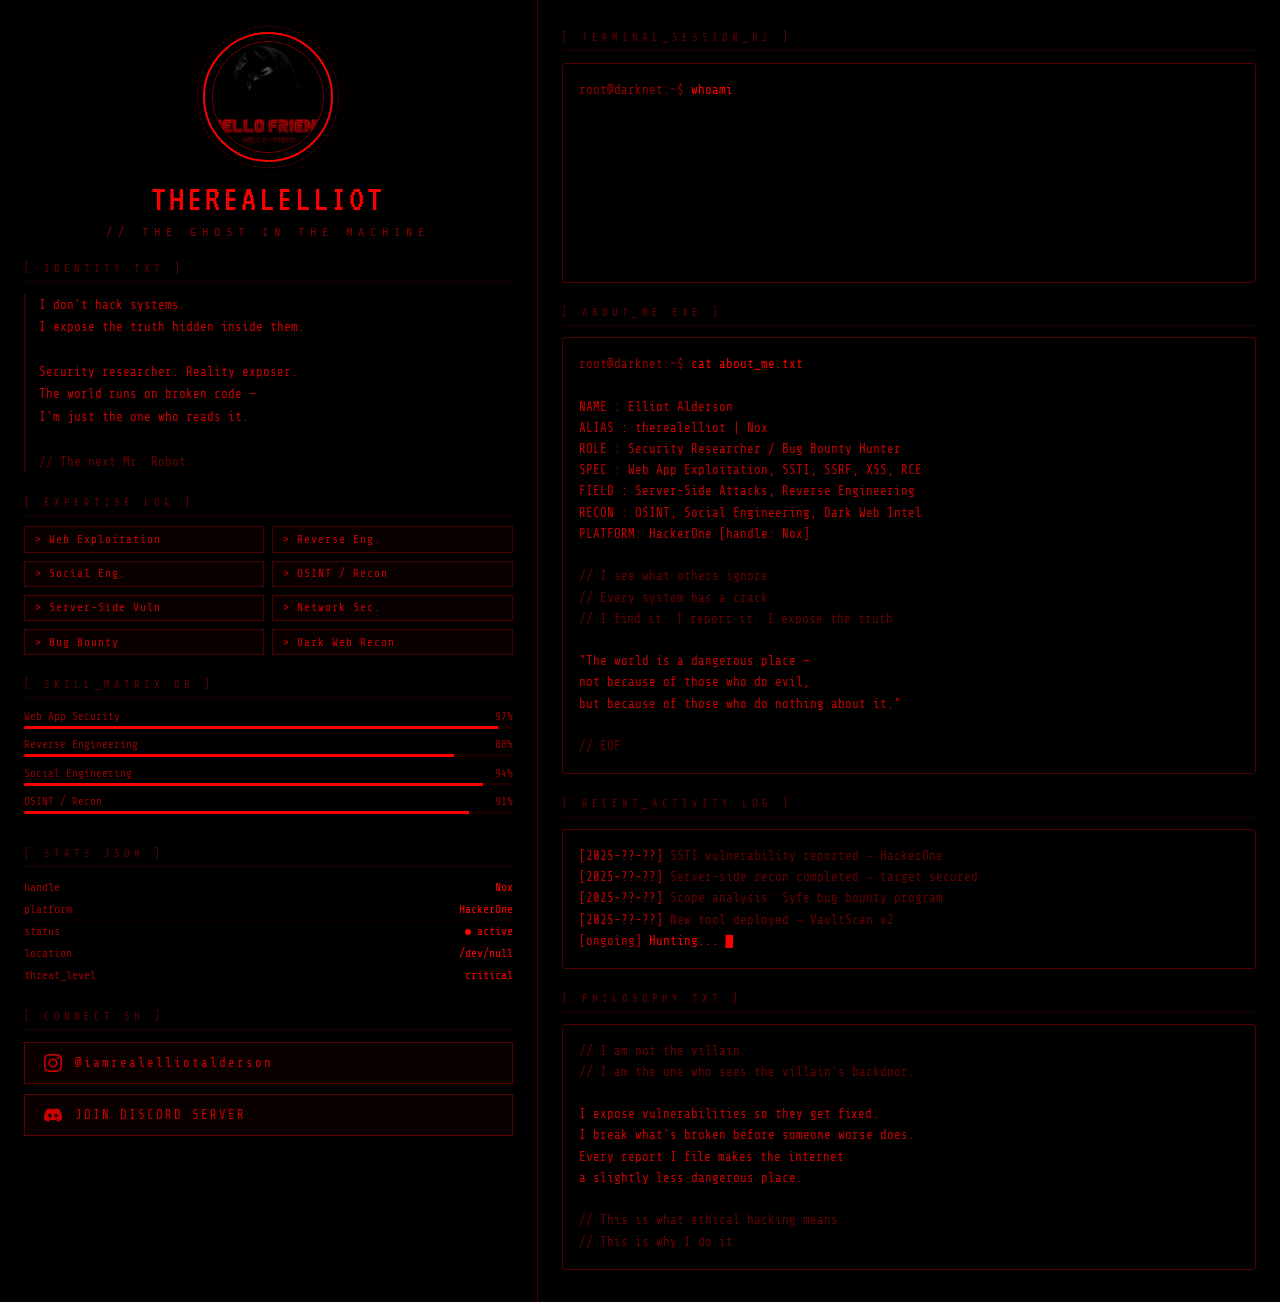
==== index.html @ 99b5f30c "Add files via upload" ====
<!DOCTYPE html>
<html lang="en">
<head>
<meta charset="UTF-8">
<meta name="viewport" content="width=device-width, initial-scale=1.0">
<title>therealelliot | Hello Friend</title>
<link rel="preconnect" href="https://fonts.googleapis.com">
<link href="https://fonts.googleapis.com/css2?family=Share+Tech+Mono&family=VT323&display=swap" rel="stylesheet">
<style>
*{margin:0;padding:0;box-sizing:border-box;}
html,body{width:100%;min-height:100vh;background:#000;color:#ff0000;font-family:'Share Tech Mono',monospace;overflow-x:hidden;}
canvas#matrix{position:fixed;top:0;left:0;z-index:0;opacity:0.18;}
.scanline{pointer-events:none;position:fixed;top:0;left:0;width:100%;height:100%;z-index:999;background:repeating-linear-gradient(0deg,transparent,transparent 2px,rgba(0,0,0,0.03) 2px,rgba(0,0,0,0.03) 4px);}
.site{position:relative;z-index:1;display:flex;min-height:100vh;flex-direction:row;}
.left-panel{width:42%;min-height:100vh;border-right:1px solid #ff000044;padding:2rem 1.5rem;display:flex;flex-direction:column;gap:1.5rem;background:rgba(0,0,0,0.85);}
.right-panel{width:58%;padding:2rem 1.5rem;display:flex;flex-direction:column;gap:1.5rem;background:rgba(0,0,0,0.75);}
.glitch{font-family:'VT323',monospace;font-size:2.4rem;color:#ff0000;letter-spacing:3px;line-height:1.1;animation:glitch 3s infinite;}
@keyframes glitch{0%,90%,100%{text-shadow:2px 0 #8b0000,-2px 0 #ff4444;}91%{text-shadow:-4px 0 #ff4444,4px 0 #8b0000;}93%{text-shadow:4px 0 #8b0000,-4px 0 #ff000080;}95%{text-shadow:-2px 0 #ff000080,2px 0 #8b0000;}}
.subtitle{font-size:0.75rem;color:#ff000088;letter-spacing:6px;text-transform:uppercase;margin-top:0.3rem;}
.avatar-ring{width:130px;height:130px;border-radius:50%;border:2px solid #ff0000;display:flex;align-items:center;justify-content:center;position:relative;margin:0 auto;}
.avatar-inner{width:112px;height:112px;border-radius:50%;overflow:hidden;border:1px solid #8b0000;}
.avatar-inner img{width:100%;height:100%;object-fit:cover;object-position:center top;filter:grayscale(20%) contrast(1.1);}
.avatar-ring::before{content:'';position:absolute;inset:-8px;border-radius:50%;border:1px dashed #ff000055;animation:spin 10s linear infinite;}
.avatar-ring::after{content:'';position:absolute;inset:-16px;border-radius:50%;border:1px dashed #ff000022;animation:spin 15s linear infinite reverse;}
@keyframes spin{to{transform:rotate(360deg);}}
.terminal{background:#000;border:1px solid #ff000055;border-radius:4px;padding:1rem;font-size:0.78rem;line-height:1.7;}
.terminal .prompt{color:#ff000099;}
.terminal .cmd{color:#ff0000;}
.terminal .out{color:#cc0000;}
.terminal .dim{color:#660000;}
.blink{animation:blink 1s step-end infinite;}
@keyframes blink{50%{opacity:0;}}
.skill-grid{display:grid;grid-template-columns:1fr 1fr;gap:0.5rem;}
.skill-tag{border:1px solid #ff000044;padding:0.35rem 0.6rem;font-size:0.7rem;color:#cc0000;letter-spacing:1px;background:#0a0000;transition:all 0.2s;}
.skill-tag::before{content:'> ';}
.skill-tag:hover{border-color:#ff0000;color:#ff0000;background:#1a0000;}
.section-title{font-size:0.65rem;letter-spacing:4px;color:#ff000066;text-transform:uppercase;border-bottom:1px solid #ff000022;padding-bottom:0.4rem;}
.stat-row{display:flex;justify-content:space-between;font-size:0.72rem;padding:0.25rem 0;border-bottom:1px solid #ff000011;color:#990000;}
.stat-row span:last-child{color:#ff0000;}
.bio-text{font-size:0.78rem;color:#cc0000;line-height:1.8;border-left:2px solid #ff000033;padding-left:0.8rem;}
.social-btn{display:flex;align-items:center;gap:0.8rem;border:1px solid #ff000055;padding:0.7rem 1.2rem;font-size:0.78rem;color:#cc0000;background:#0a0000;cursor:pointer;letter-spacing:2px;text-decoration:none;transition:all 0.25s;font-family:'Share Tech Mono',monospace;}
.social-btn:hover{border-color:#ff0000;color:#ff0000;background:#1a0000;box-shadow:0 0 18px #ff000033;}
.social-btn svg{width:18px;height:18px;fill:currentColor;flex-shrink:0;}
.social-row{display:flex;flex-direction:column;gap:0.6rem;}
.ping{width:6px;height:6px;border-radius:50%;background:#ff0000;display:inline-block;margin-right:6px;animation:pulse 2s infinite;}
@keyframes pulse{0%,100%{opacity:1;}50%{opacity:0.2;}}
.progress-bar{height:3px;background:#1a0000;border-radius:2px;overflow:hidden;margin-top:3px;}
.progress-fill{height:100%;background:#ff0000;animation:fillbar 2s ease-out forwards;}
@keyframes fillbar{from{width:0;}}
.skill-level-row{margin-bottom:0.6rem;}
.skill-level-label{display:flex;justify-content:space-between;font-size:0.68rem;color:#990000;margin-bottom:3px;}
@media(max-width:700px){.site{flex-direction:column;}.left-panel,.right-panel{width:100%;min-height:auto;}}
</style>
</head>
<body>
<canvas id="matrix"></canvas>
<div class="scanline"></div>
<div class="site">
  <div class="left-panel">
    <div style="text-align:center;">
      <div class="avatar-ring">
        <div class="avatar-inner">
          <img src="[data-uri]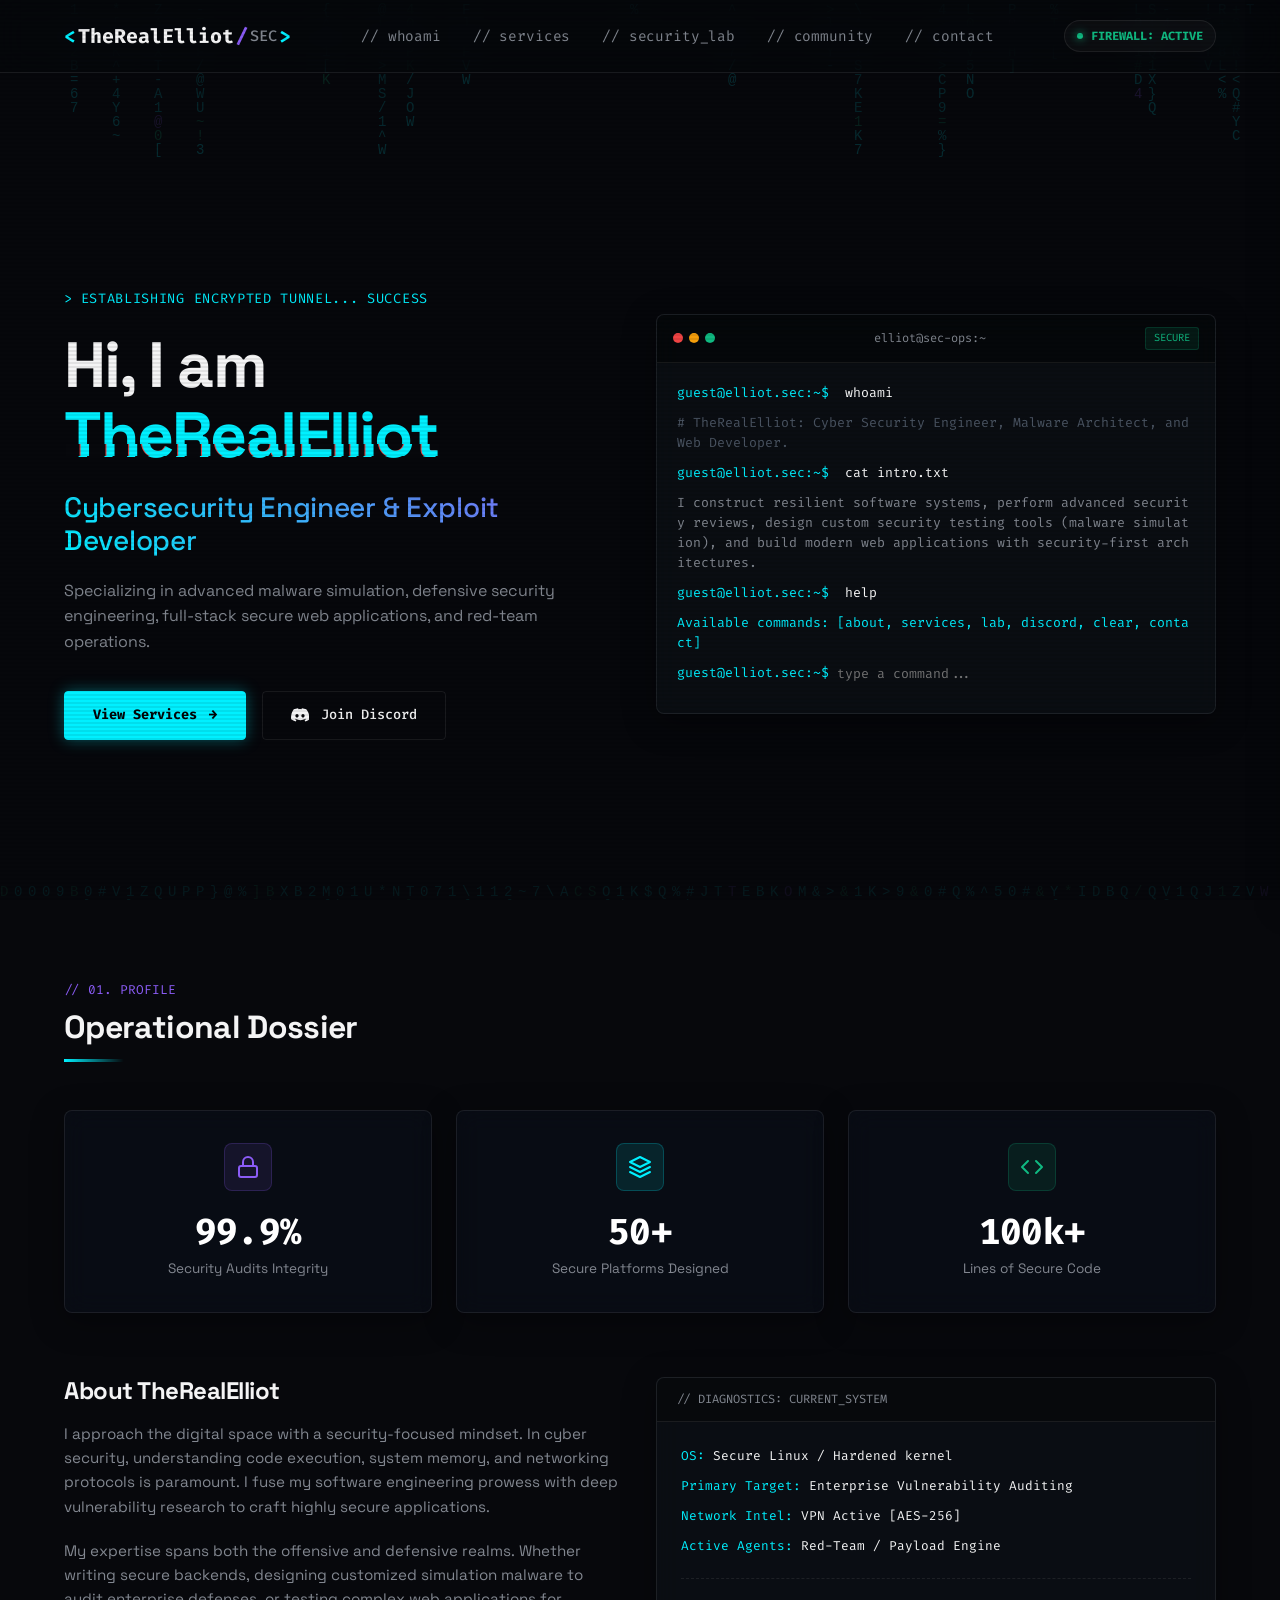
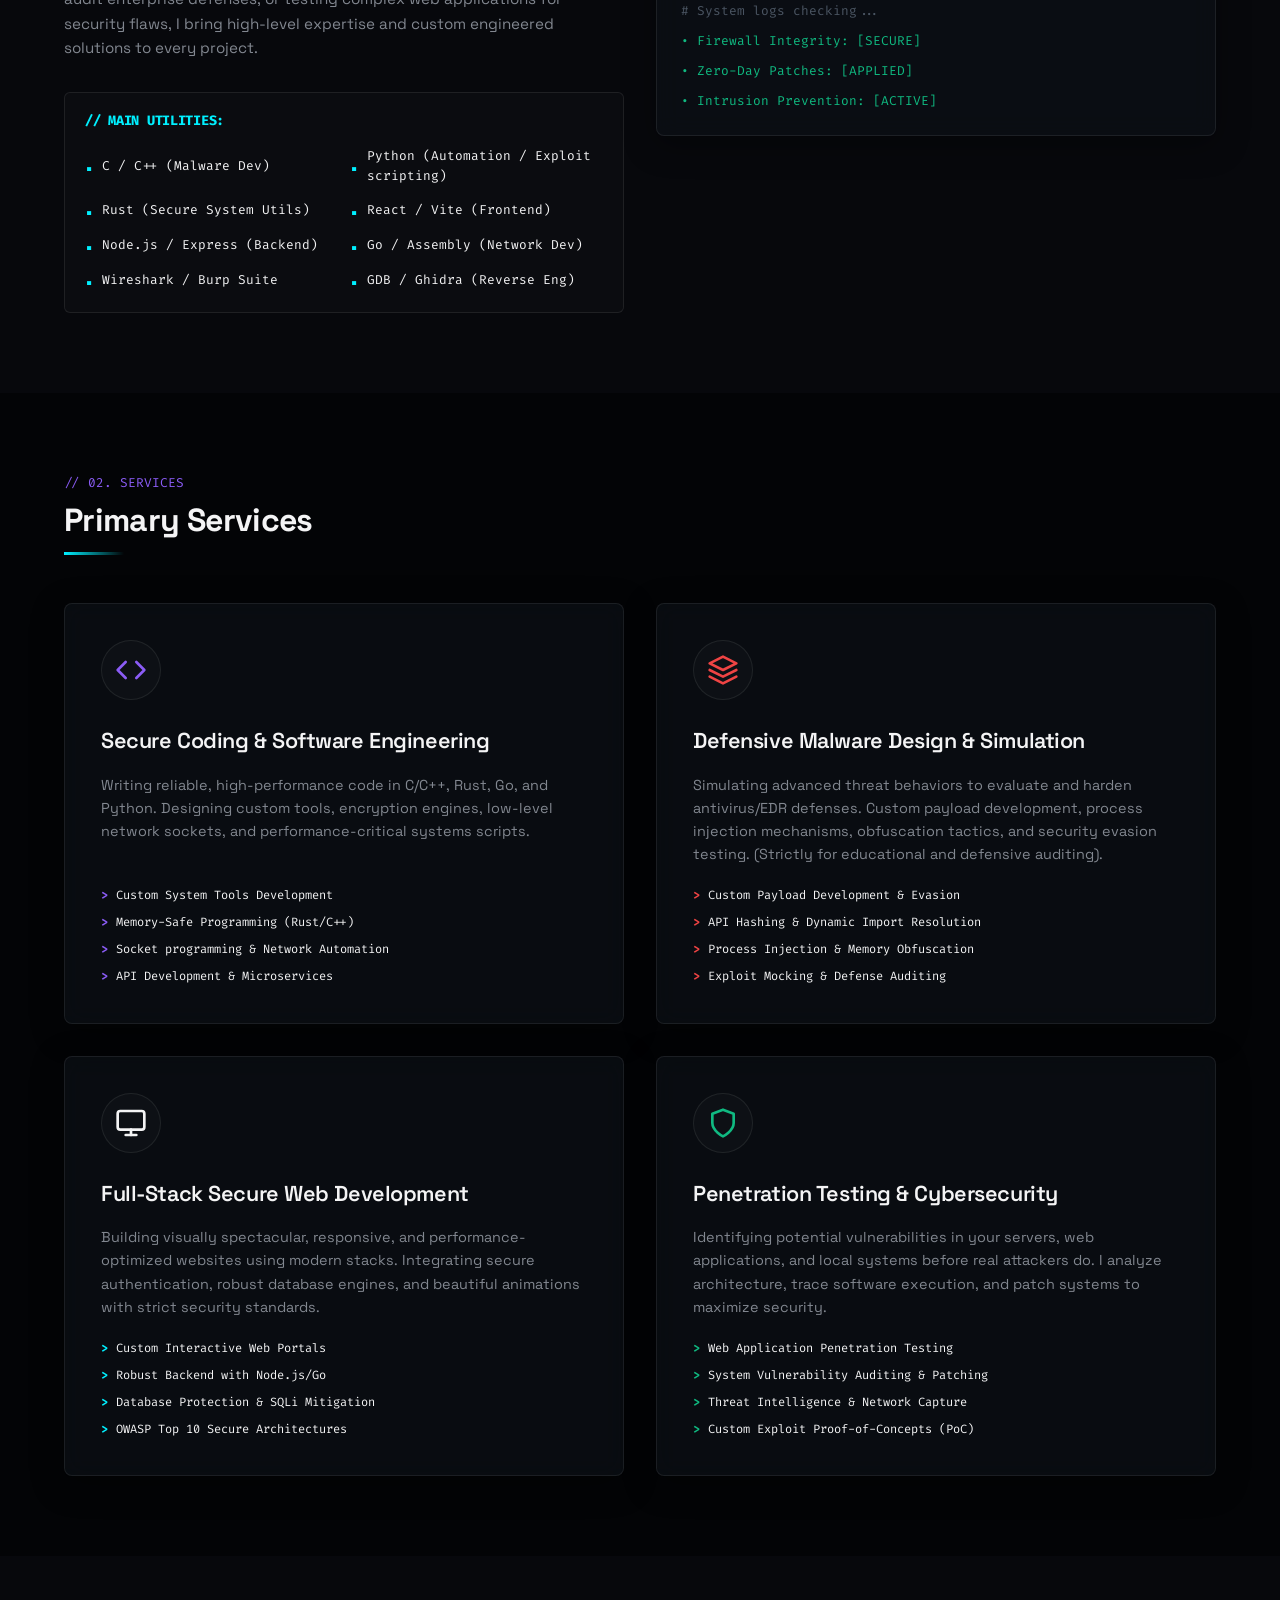
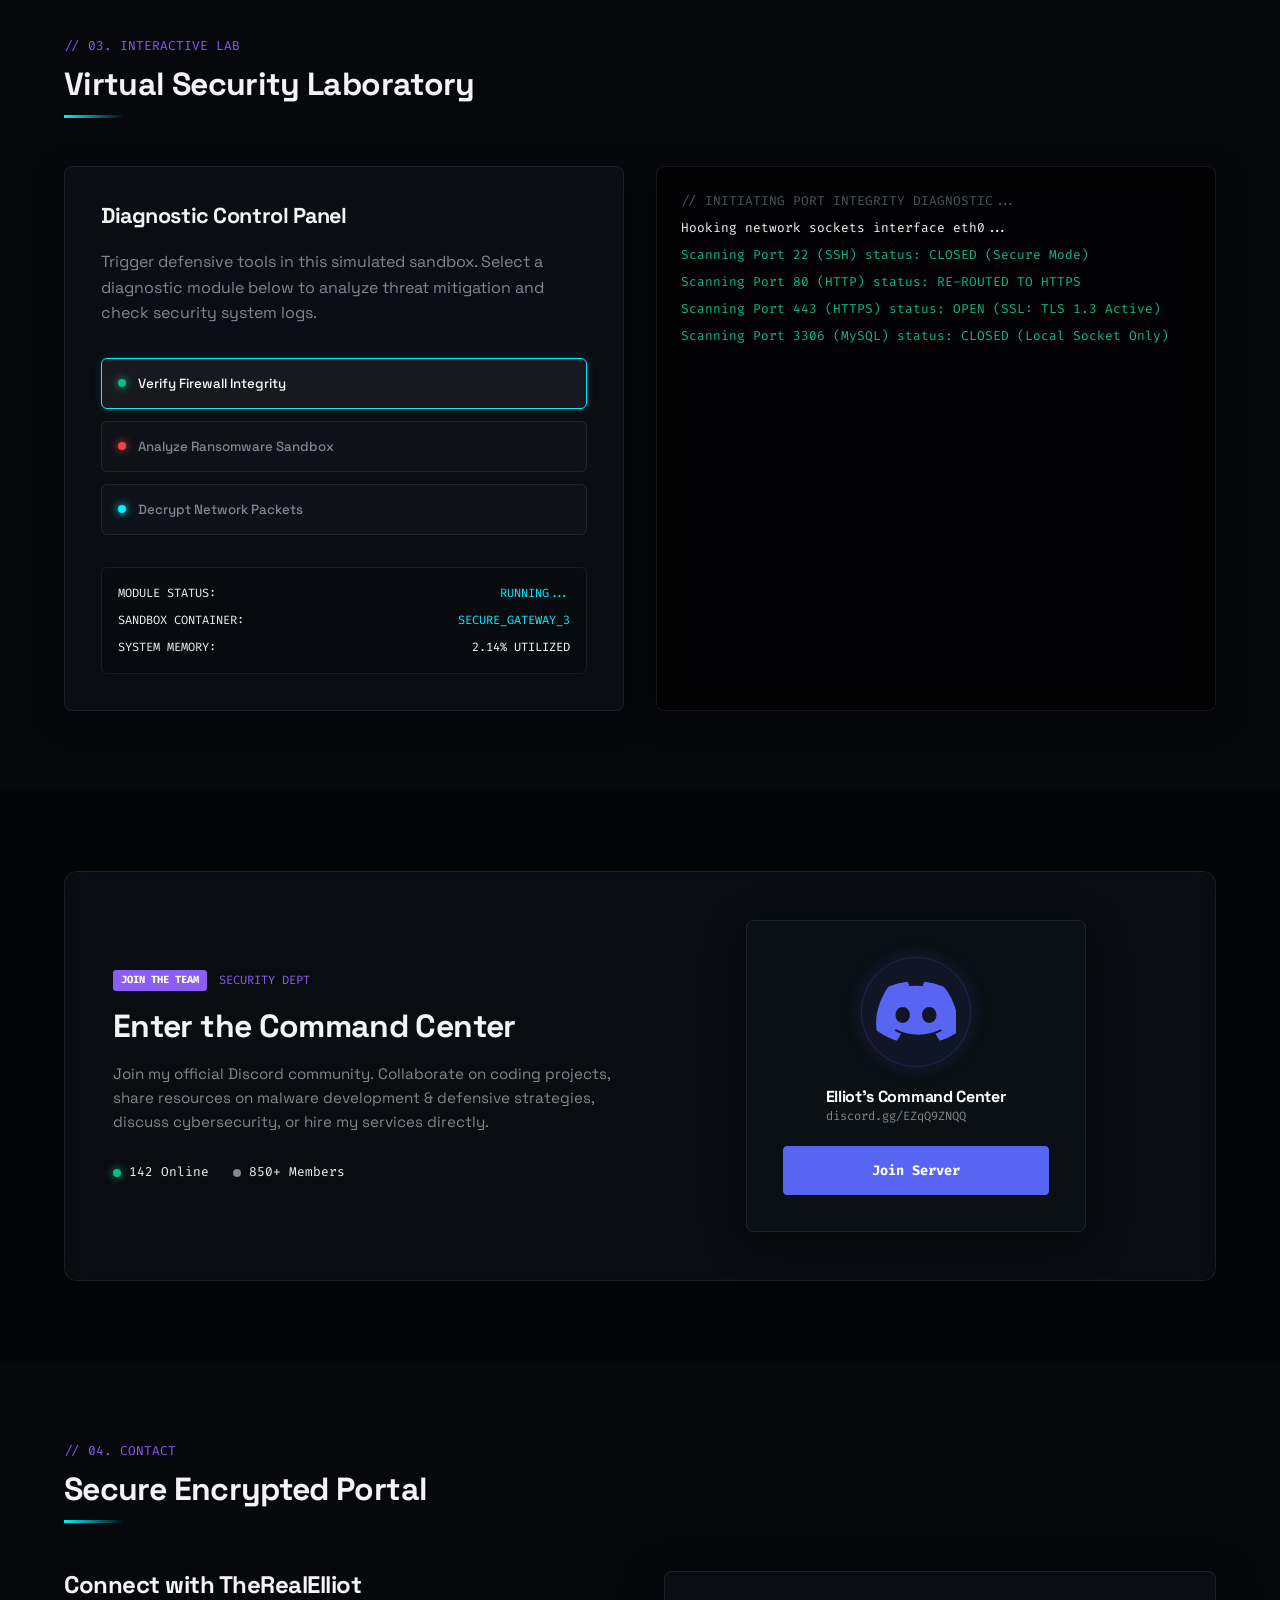
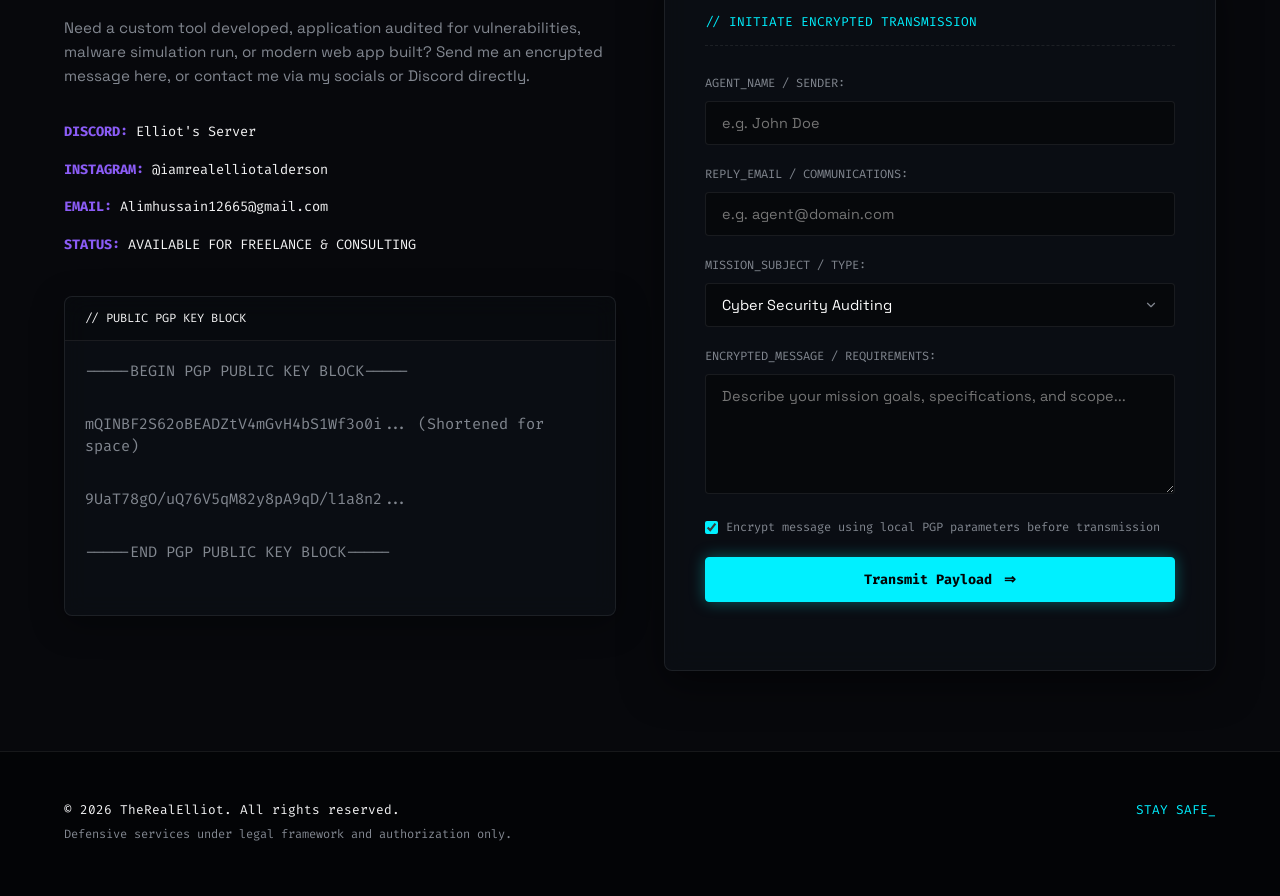
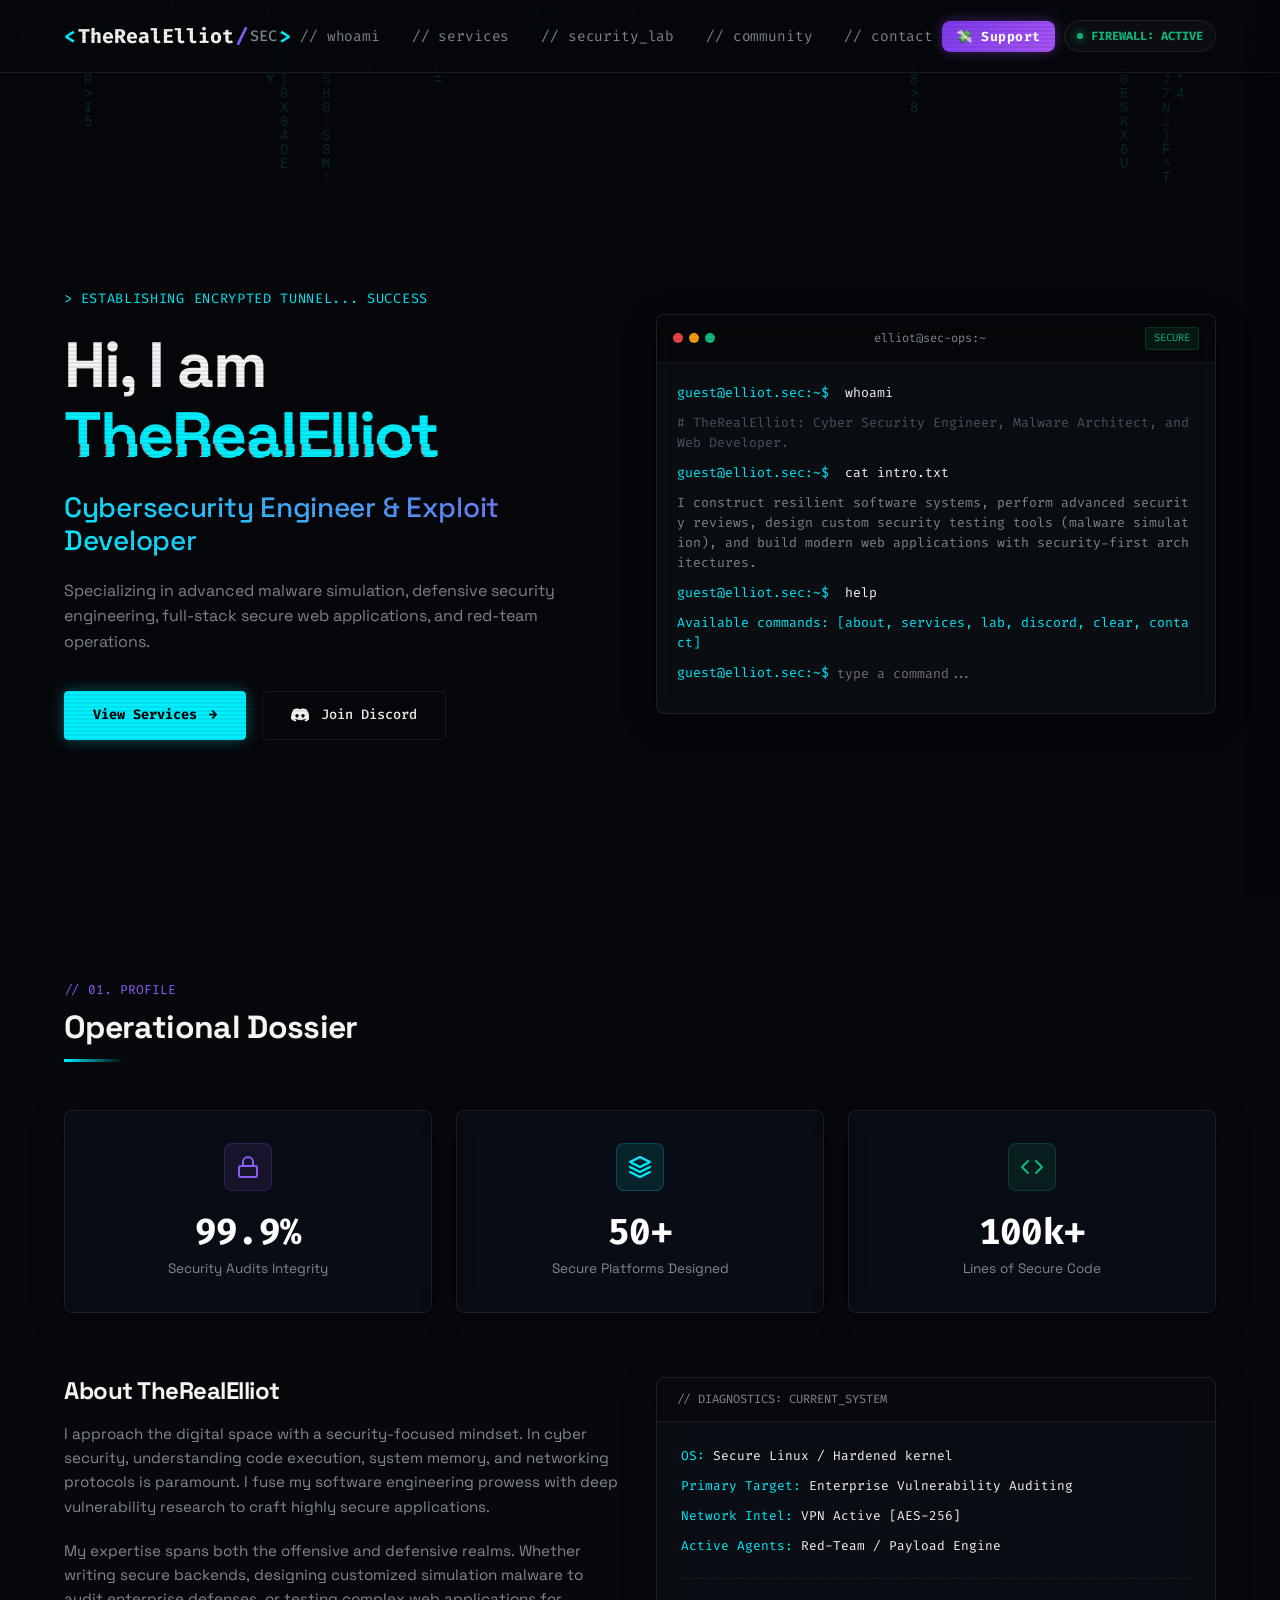
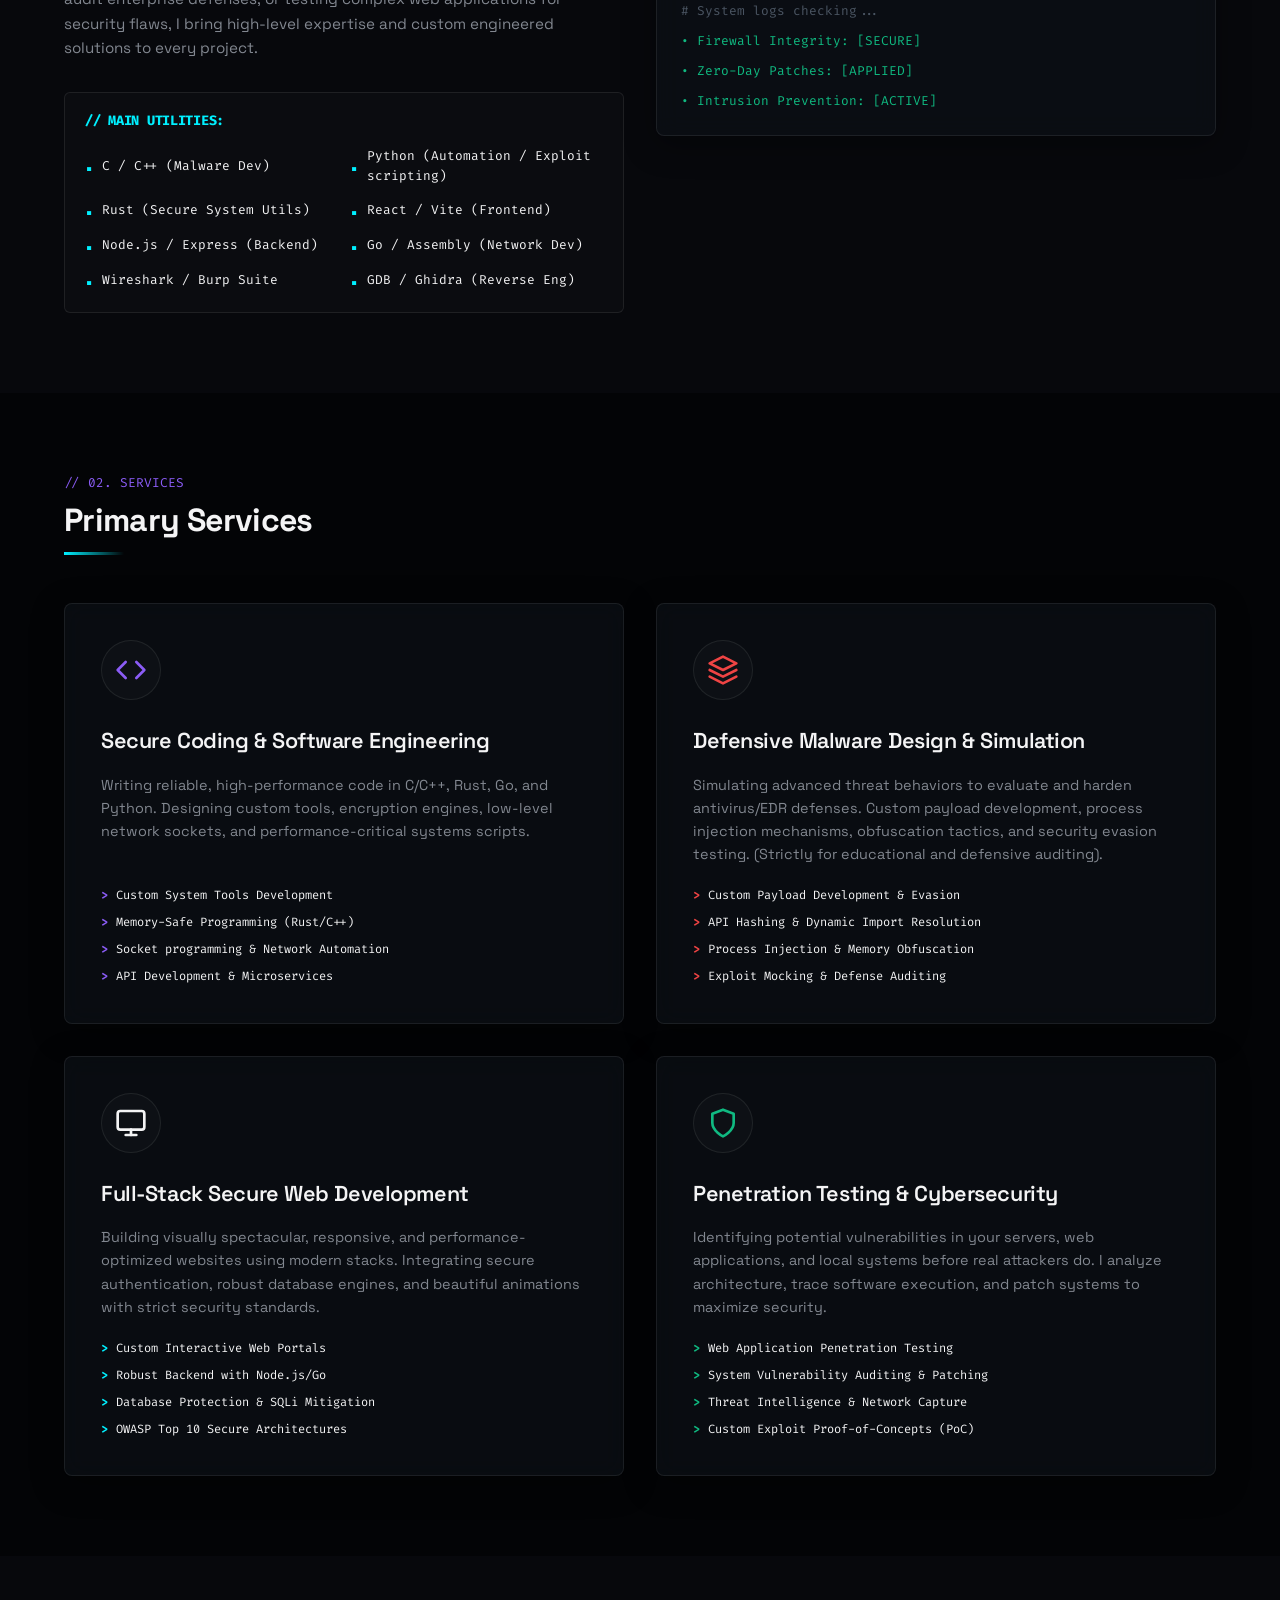
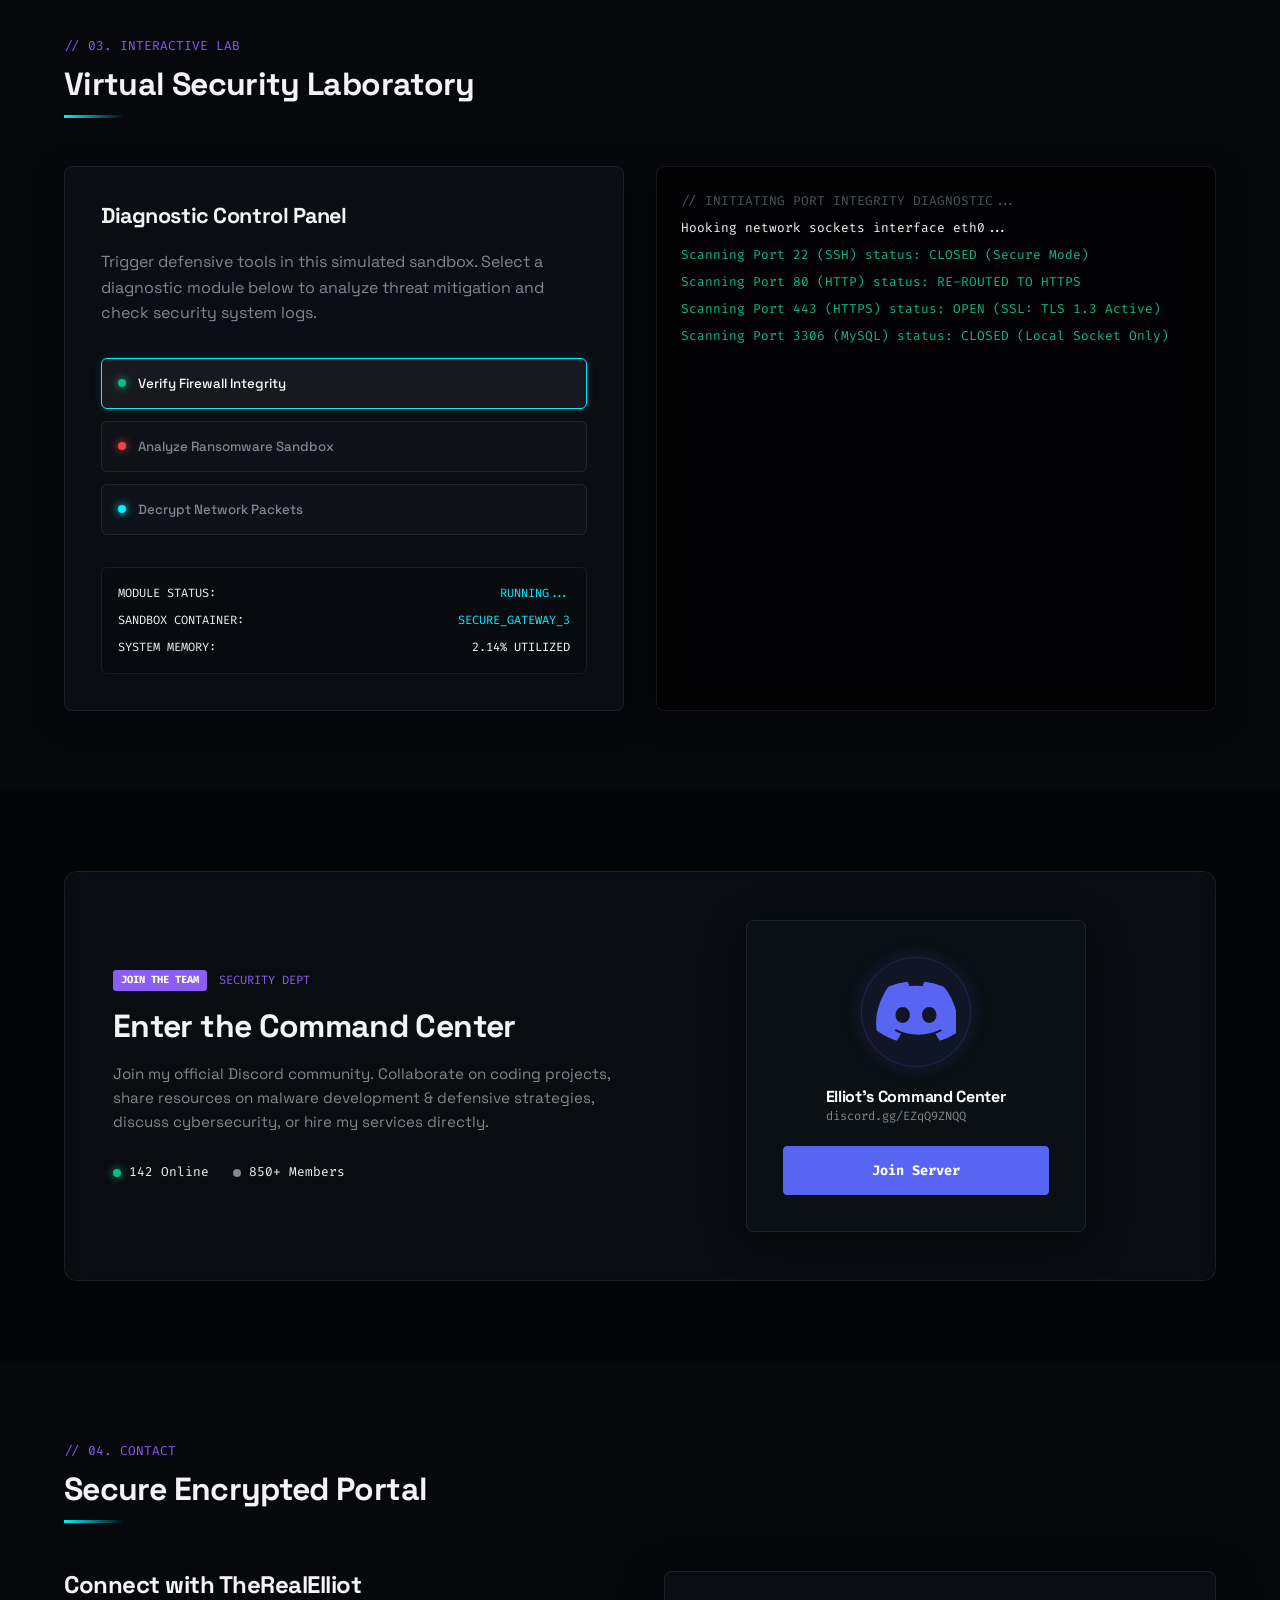
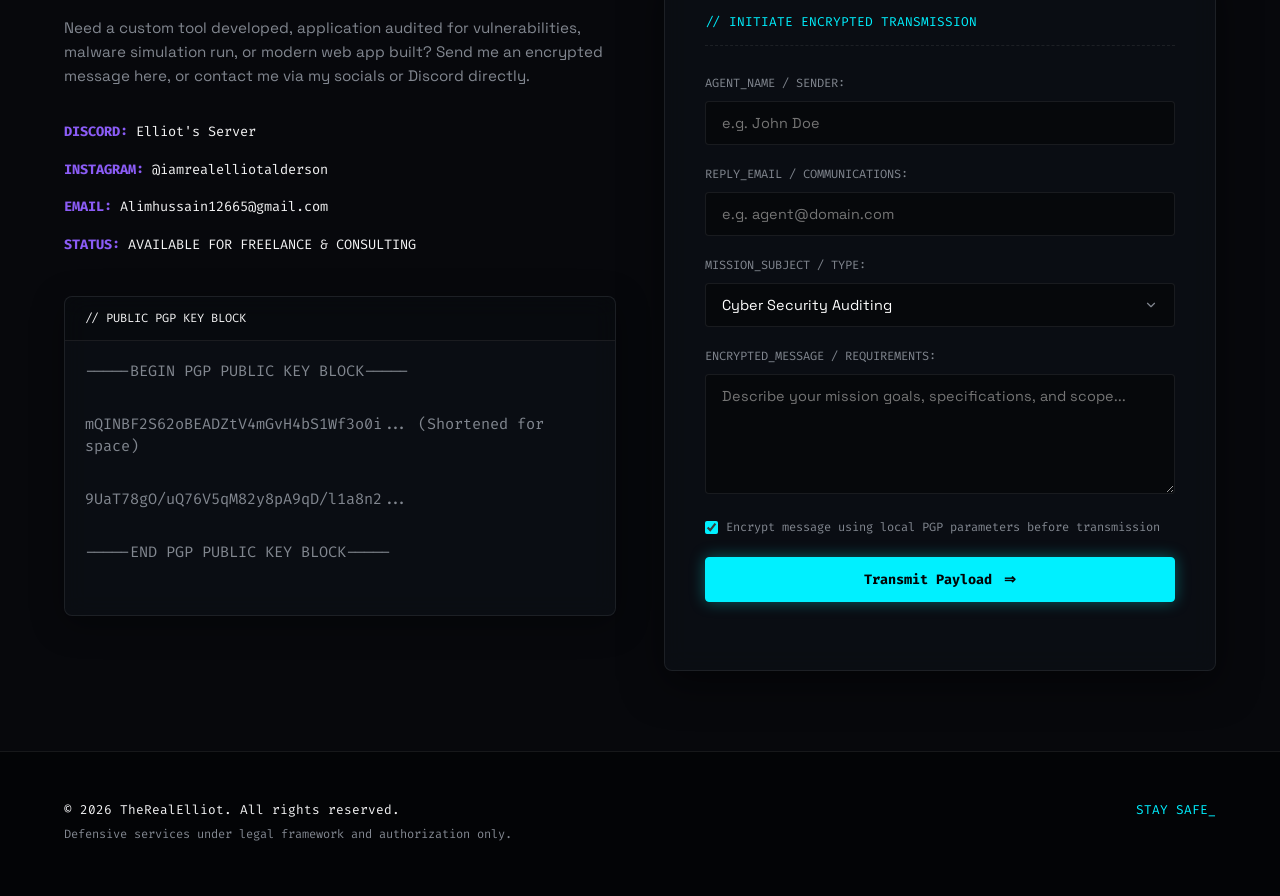
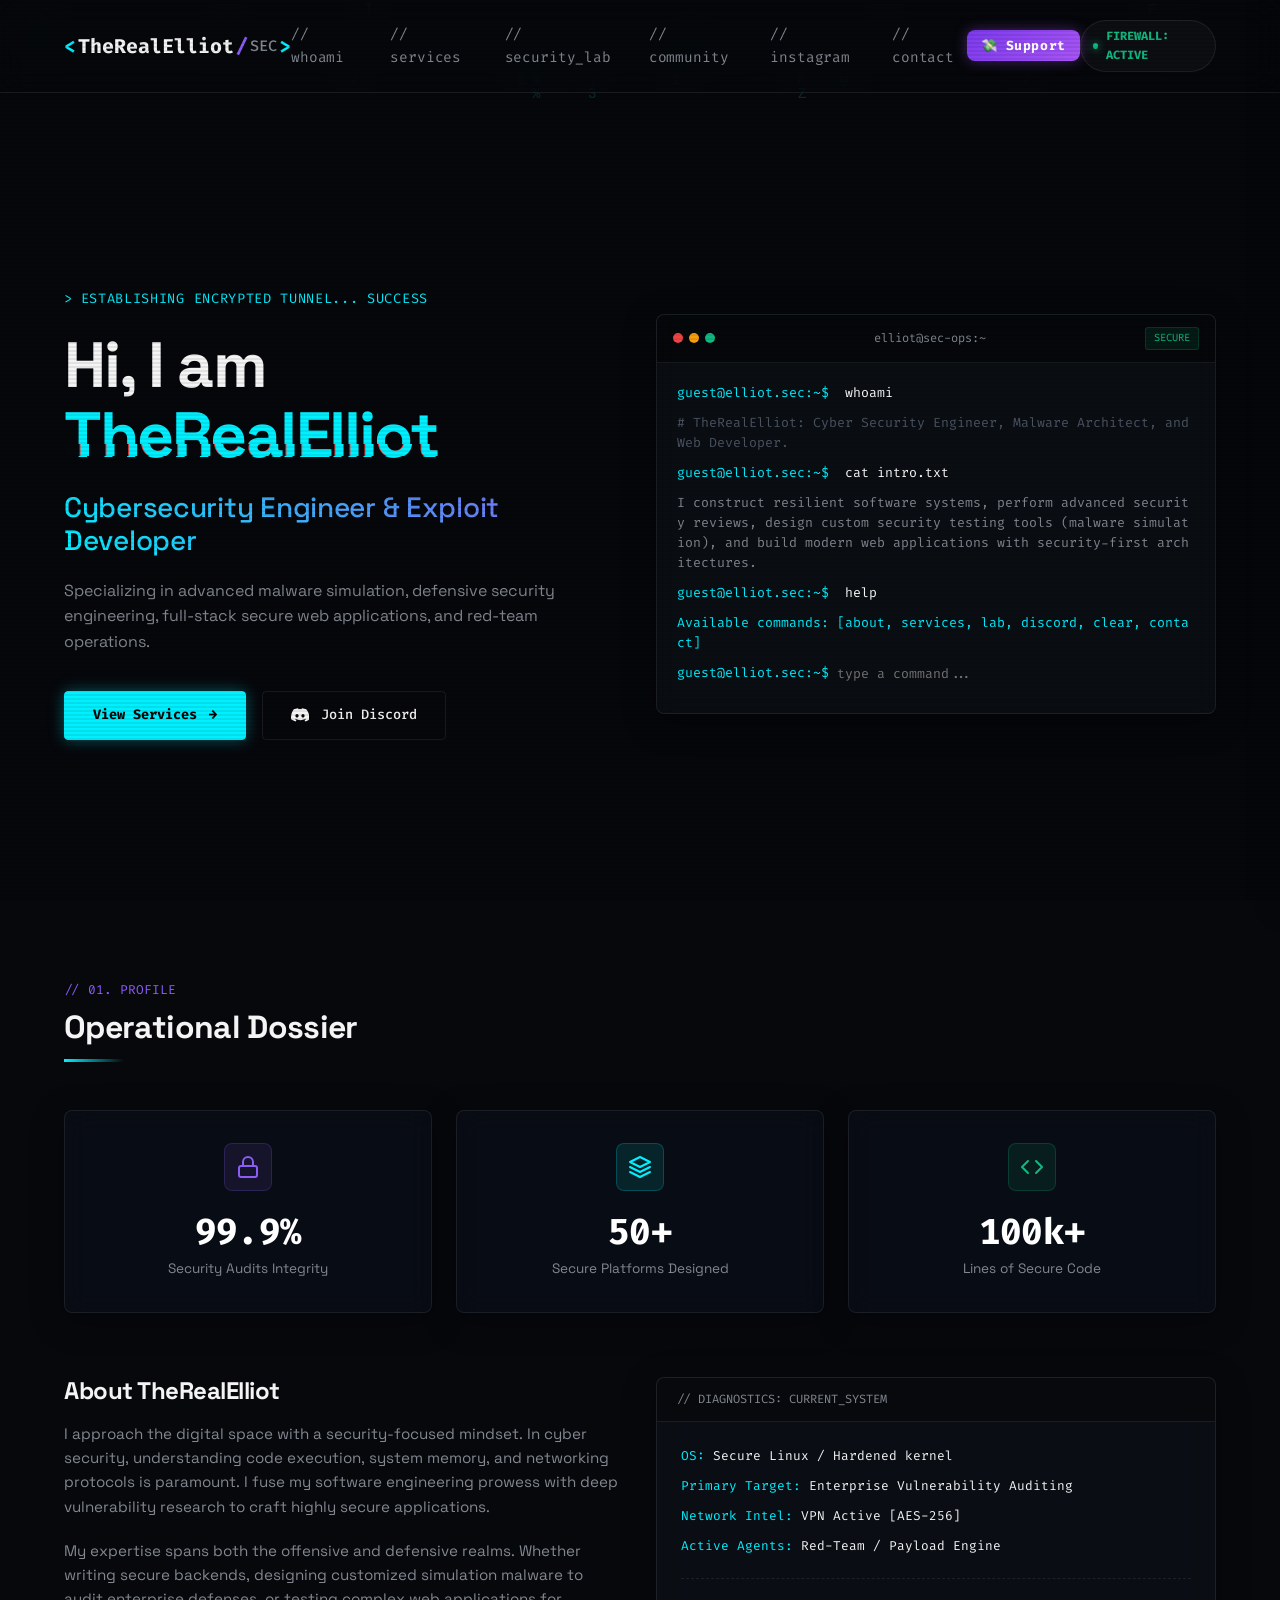
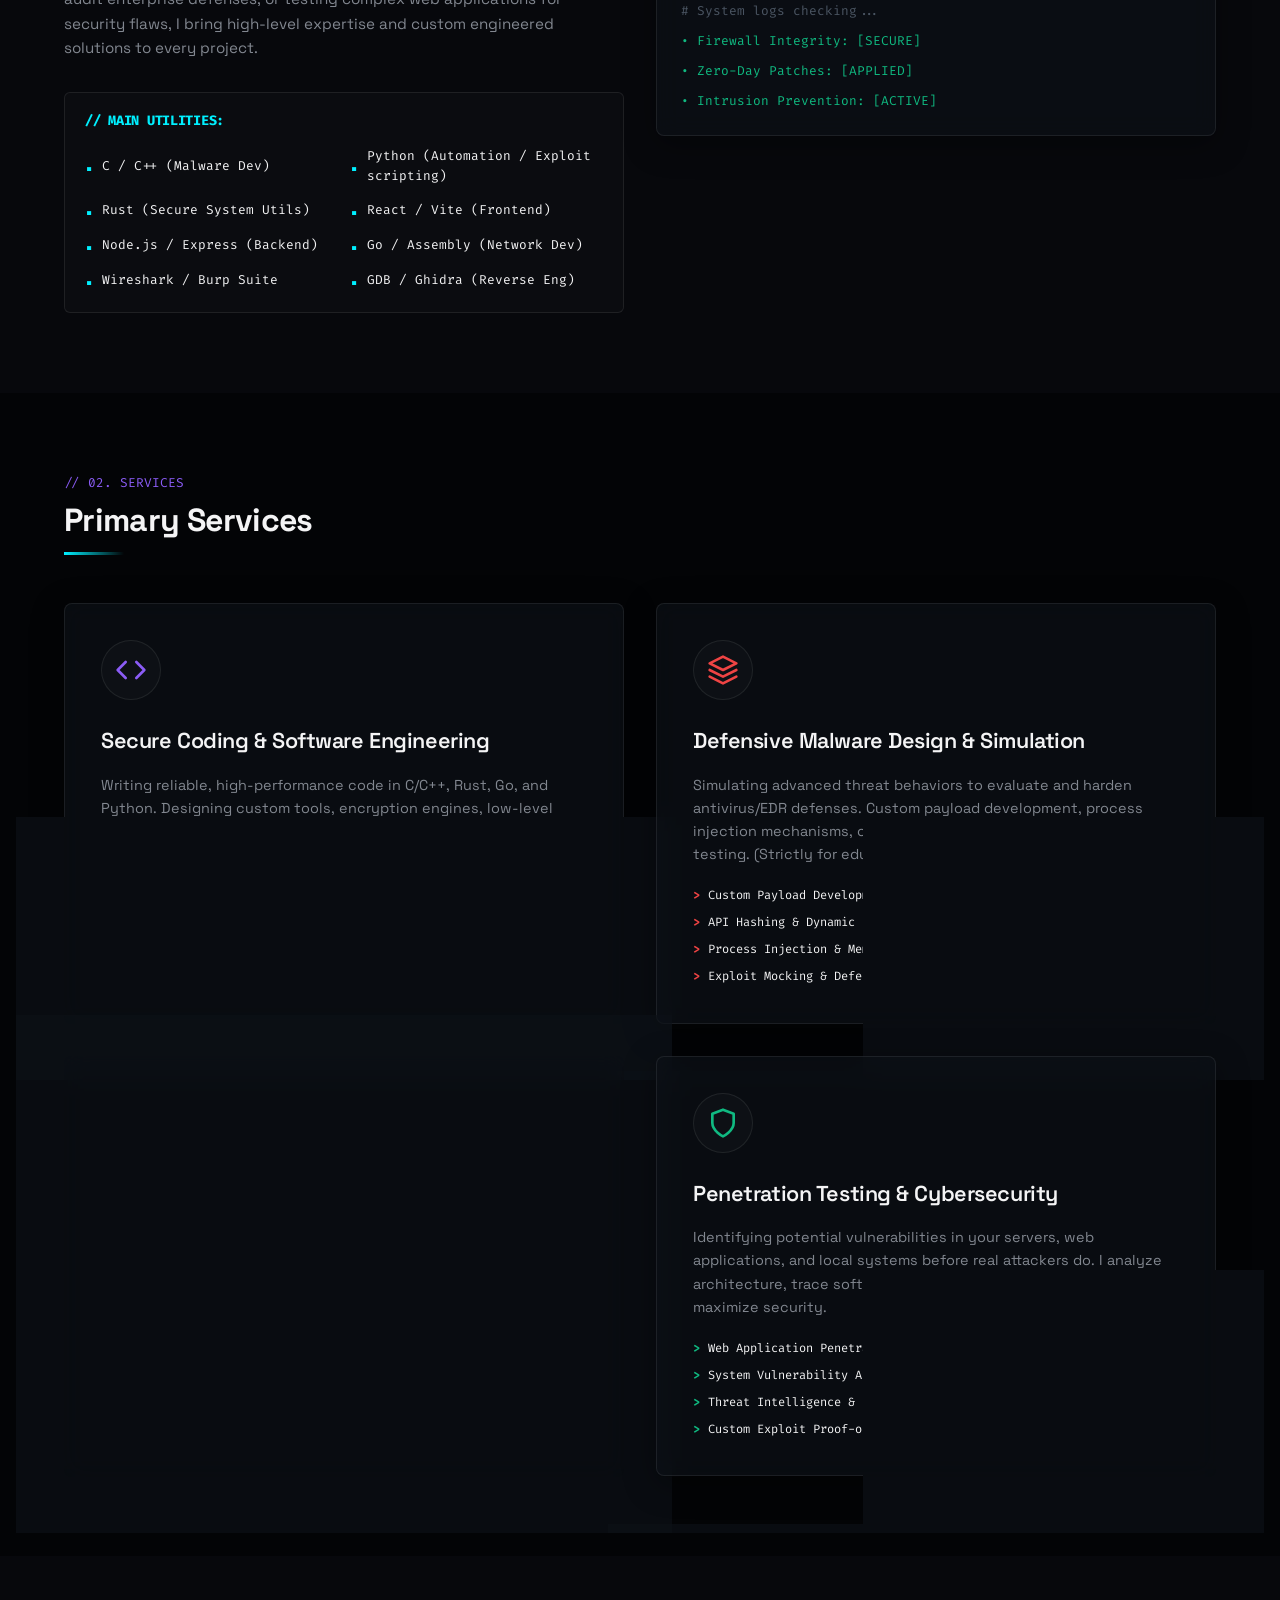
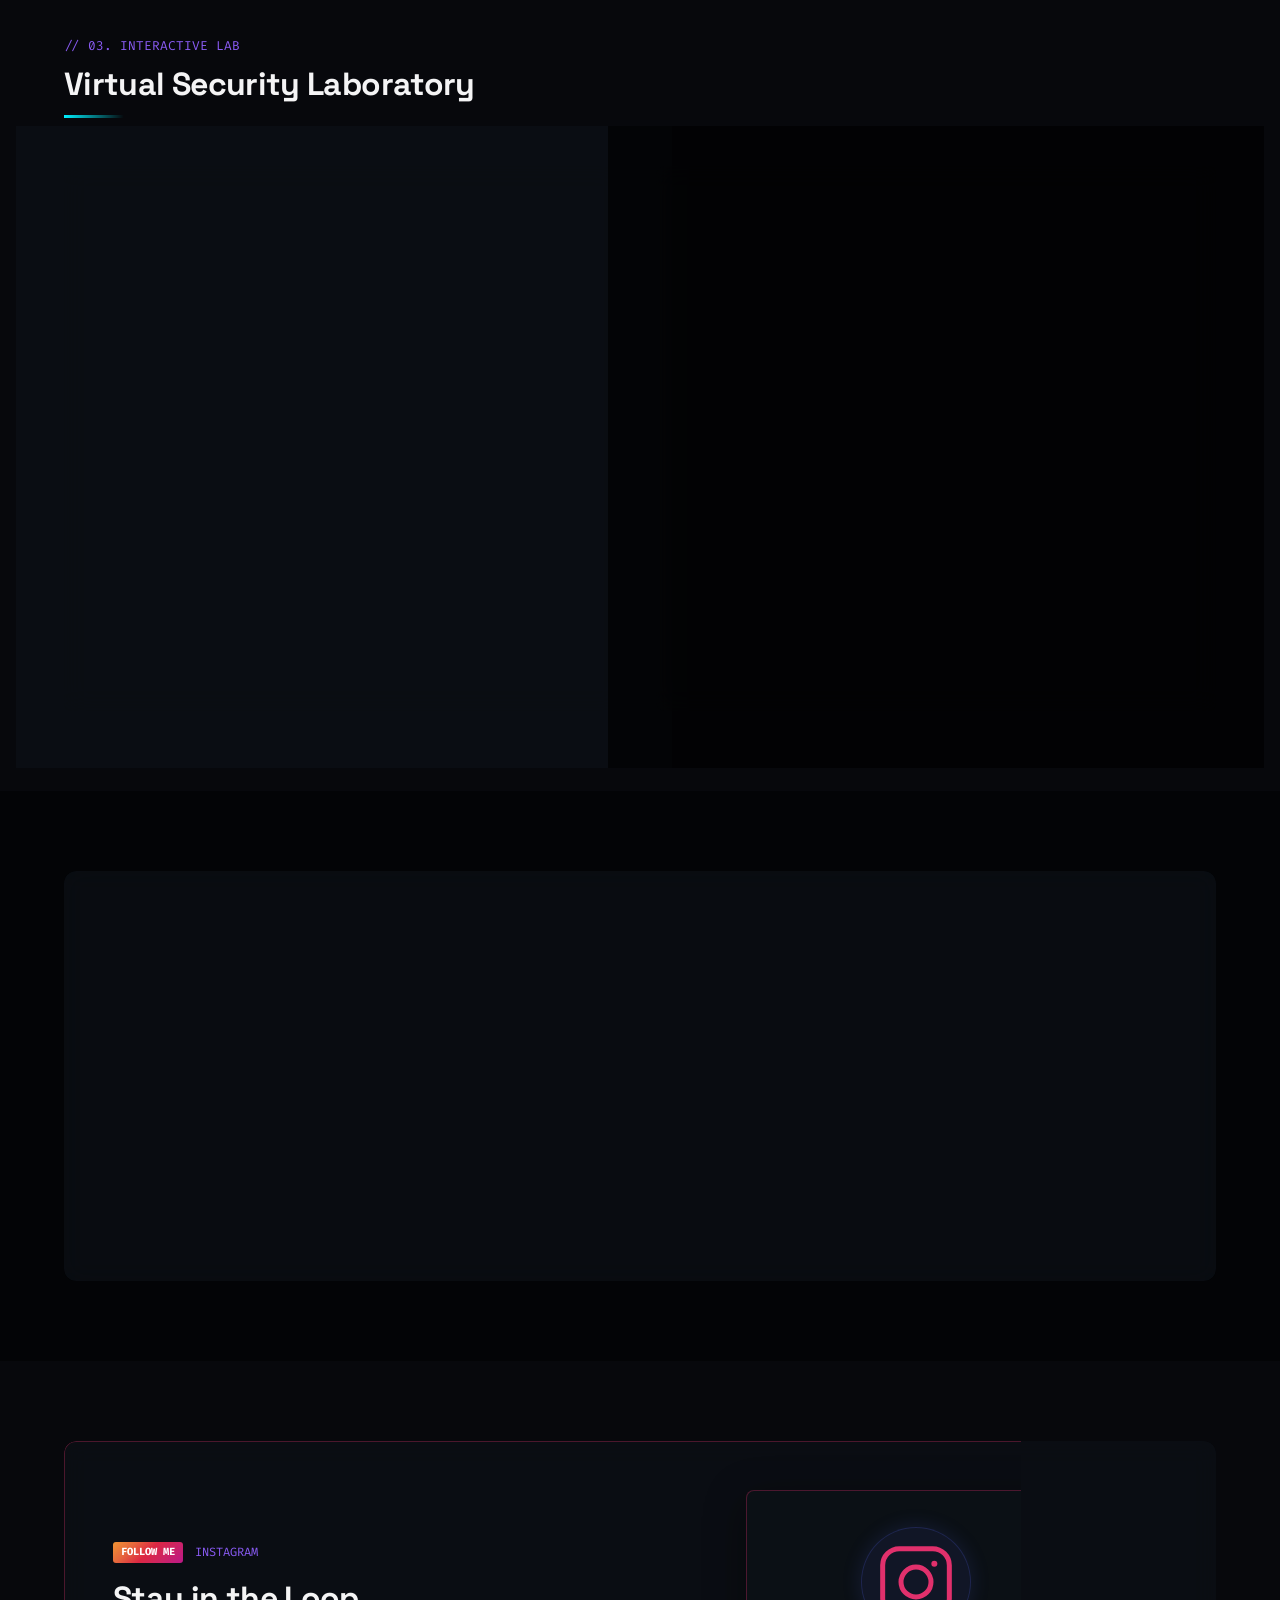
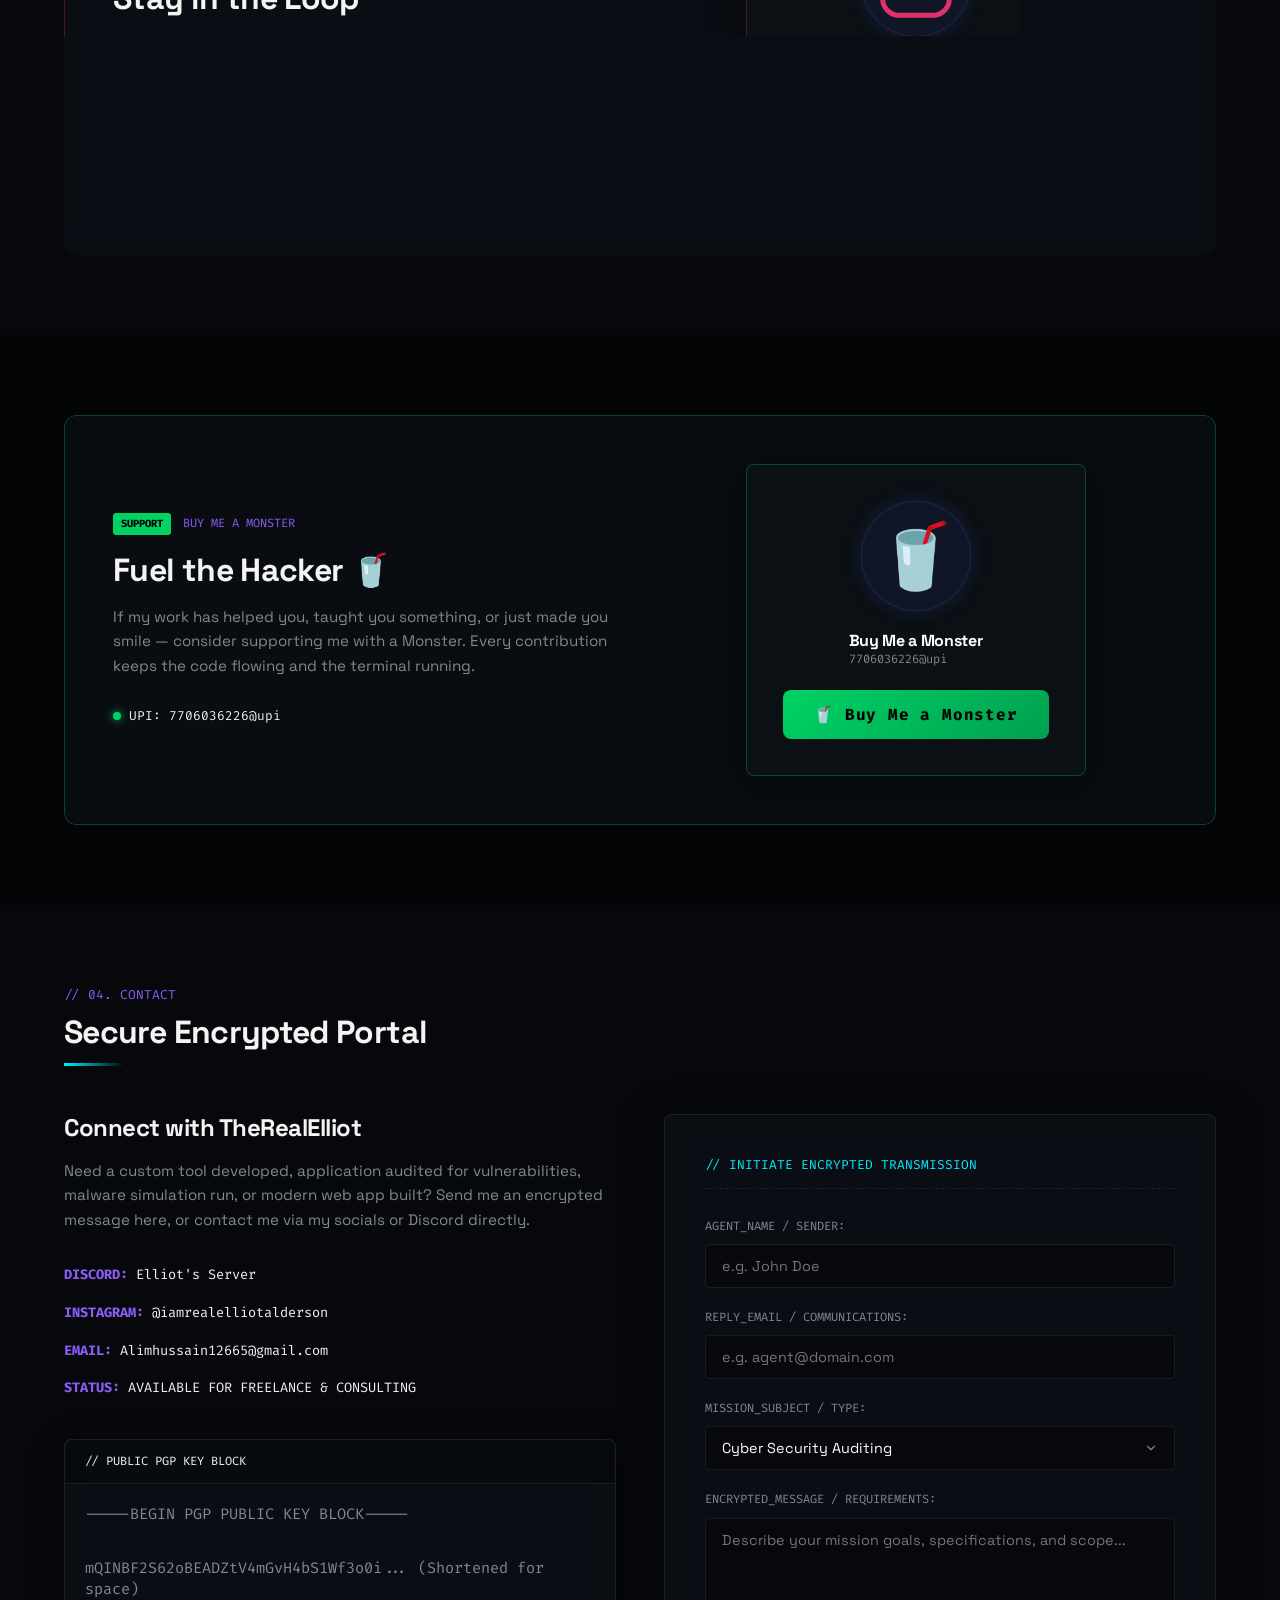
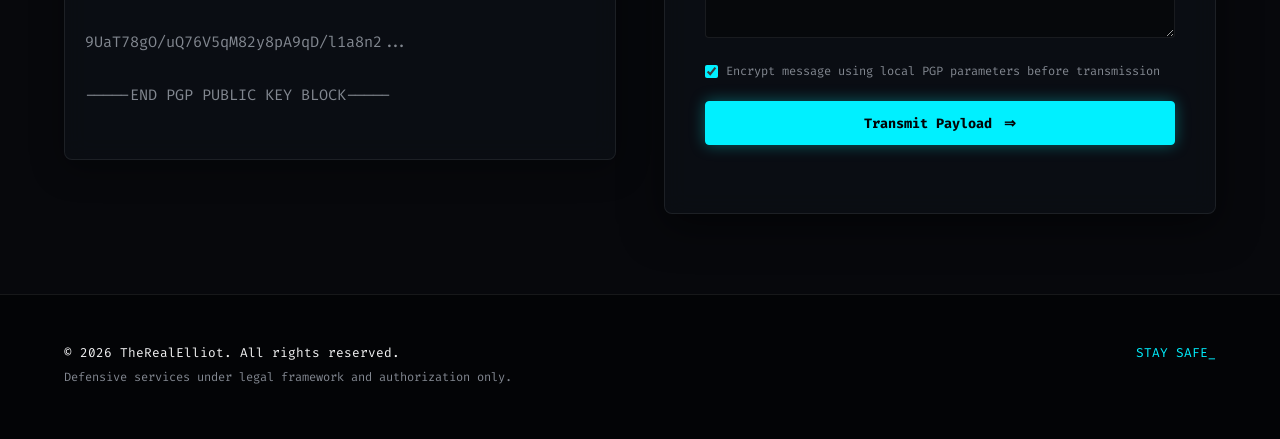
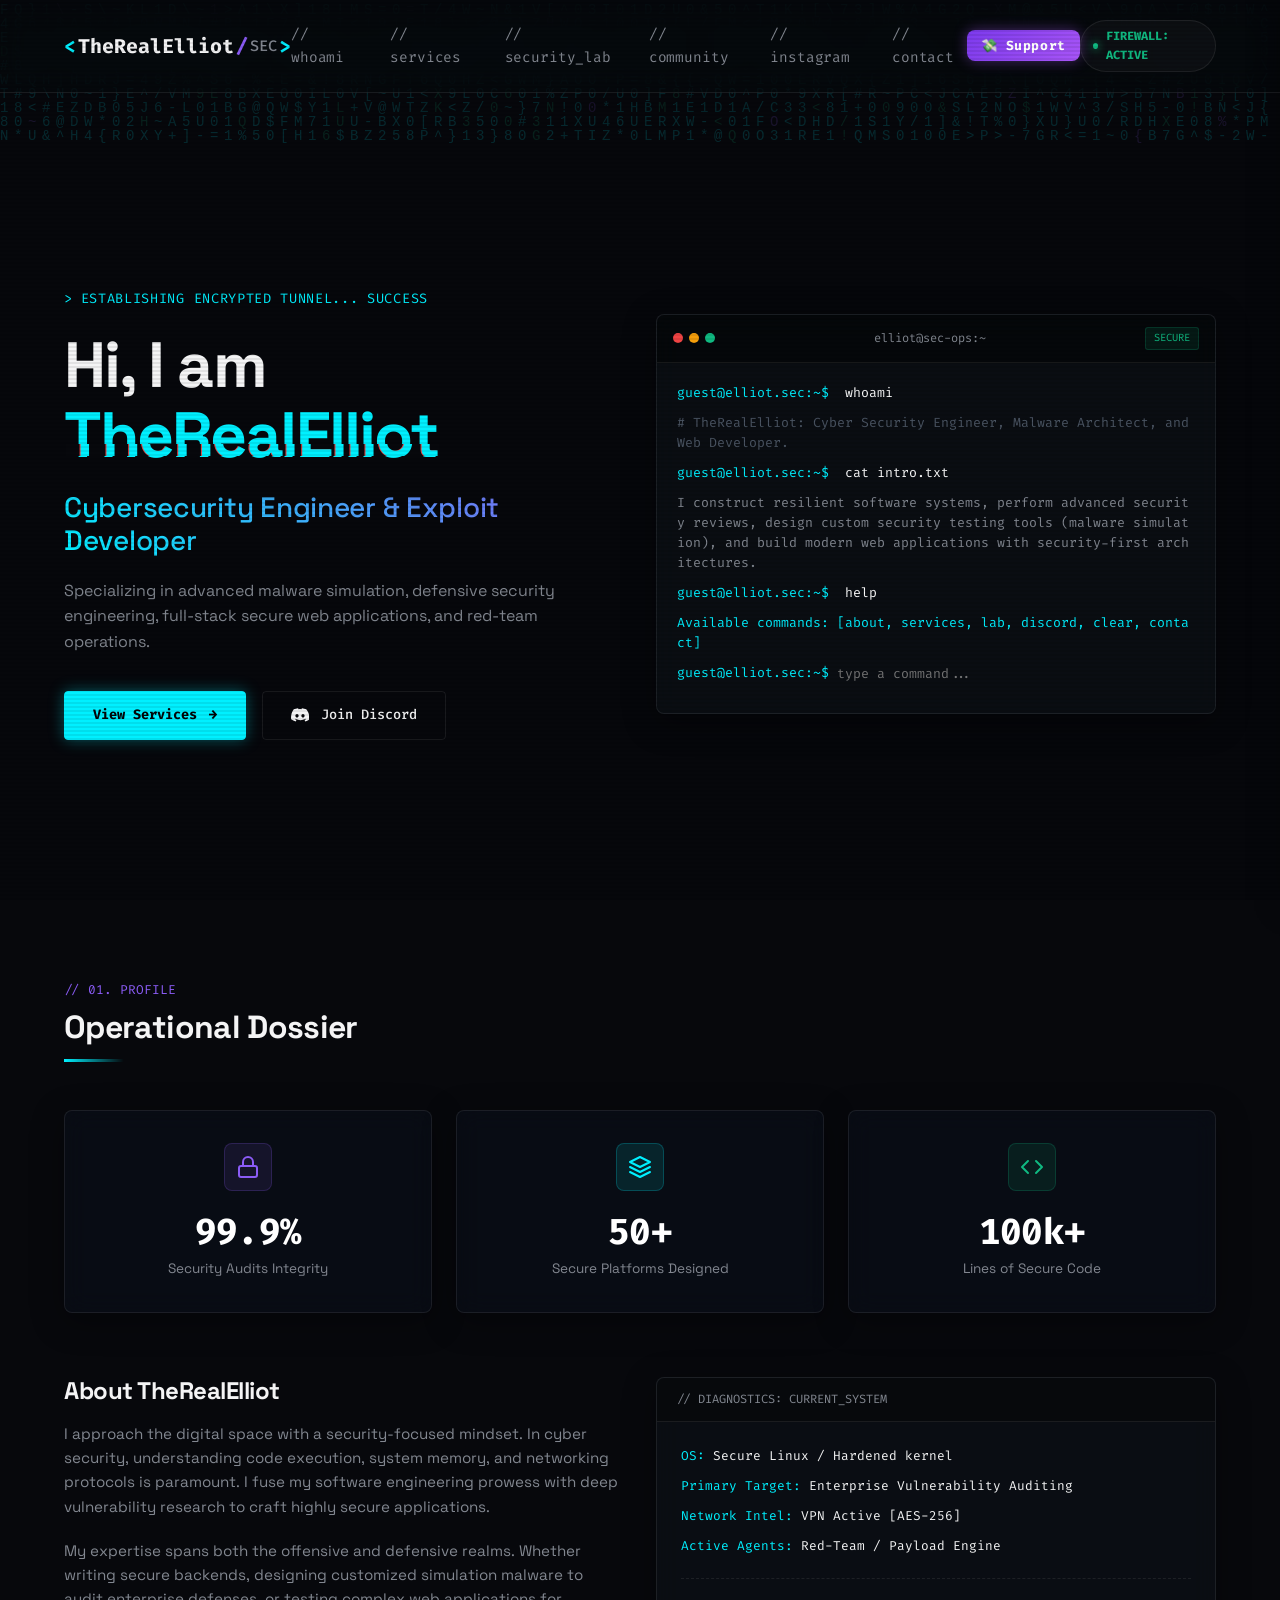
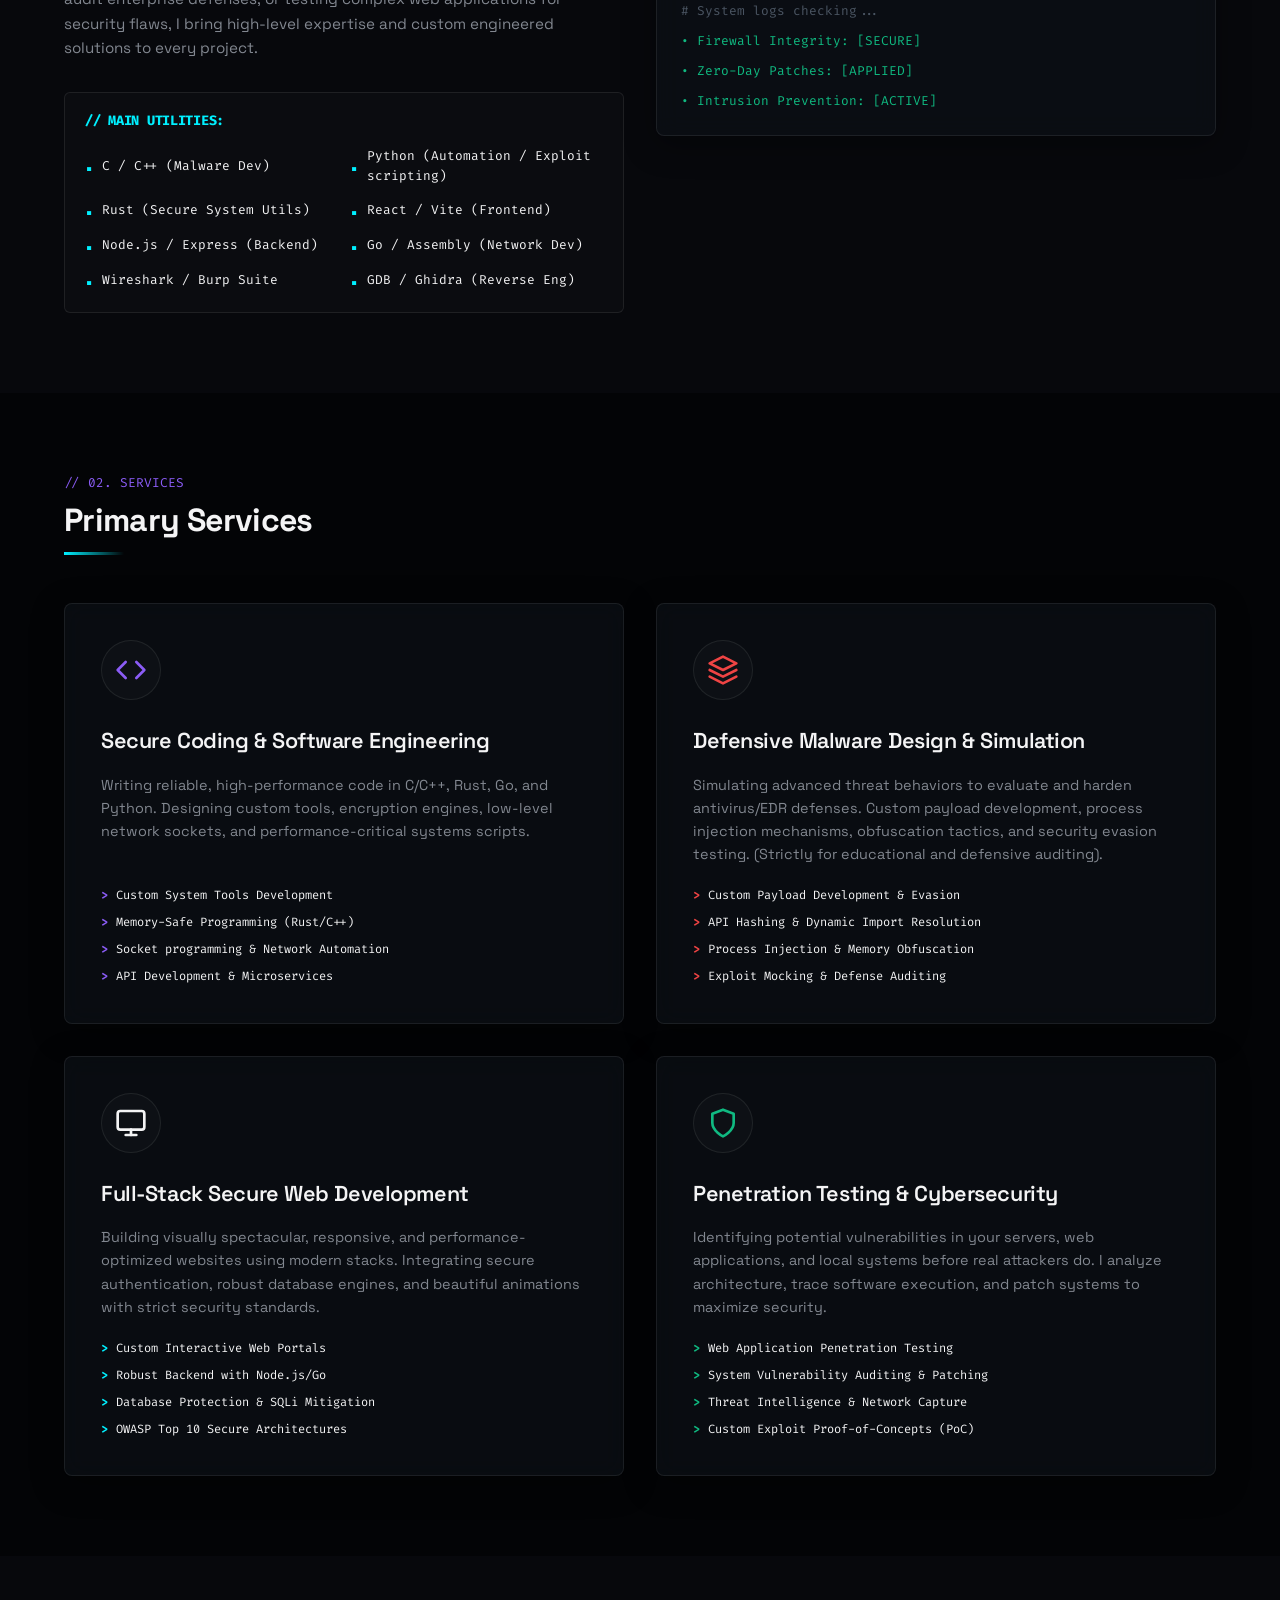
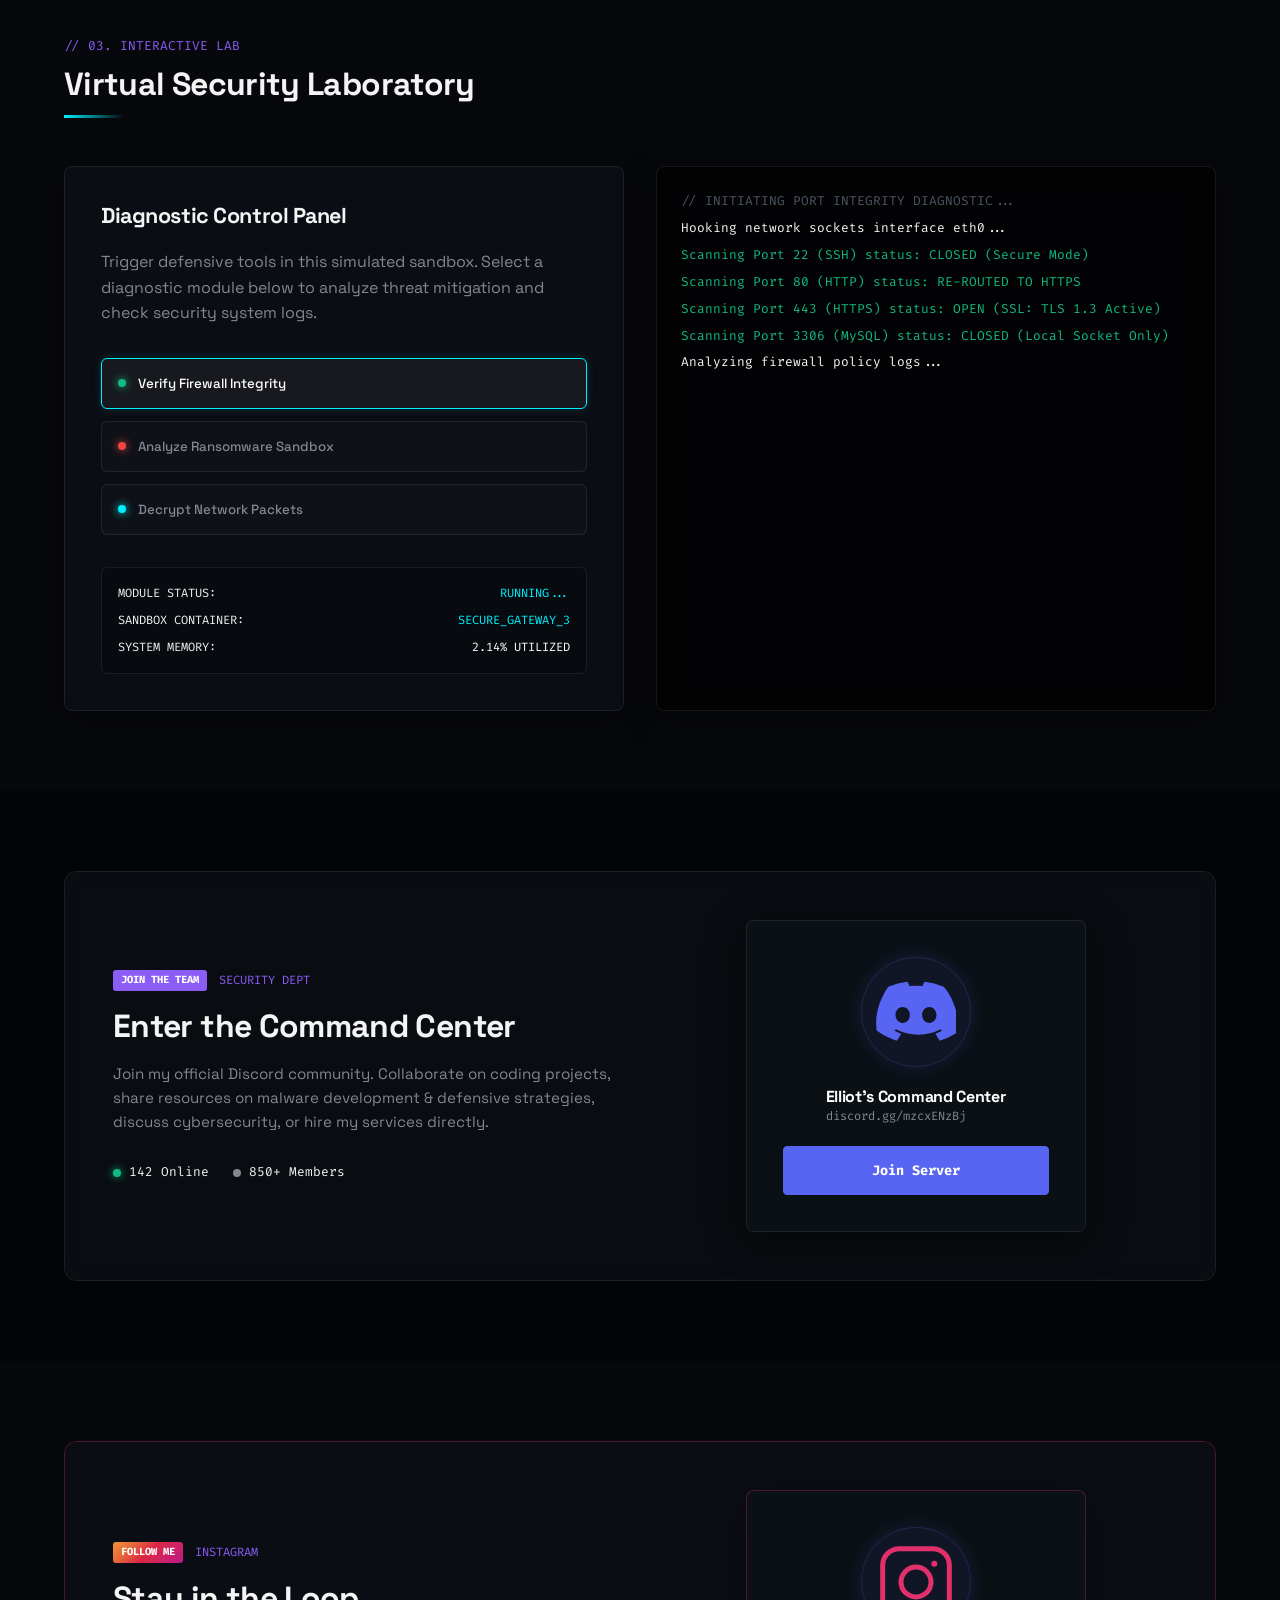
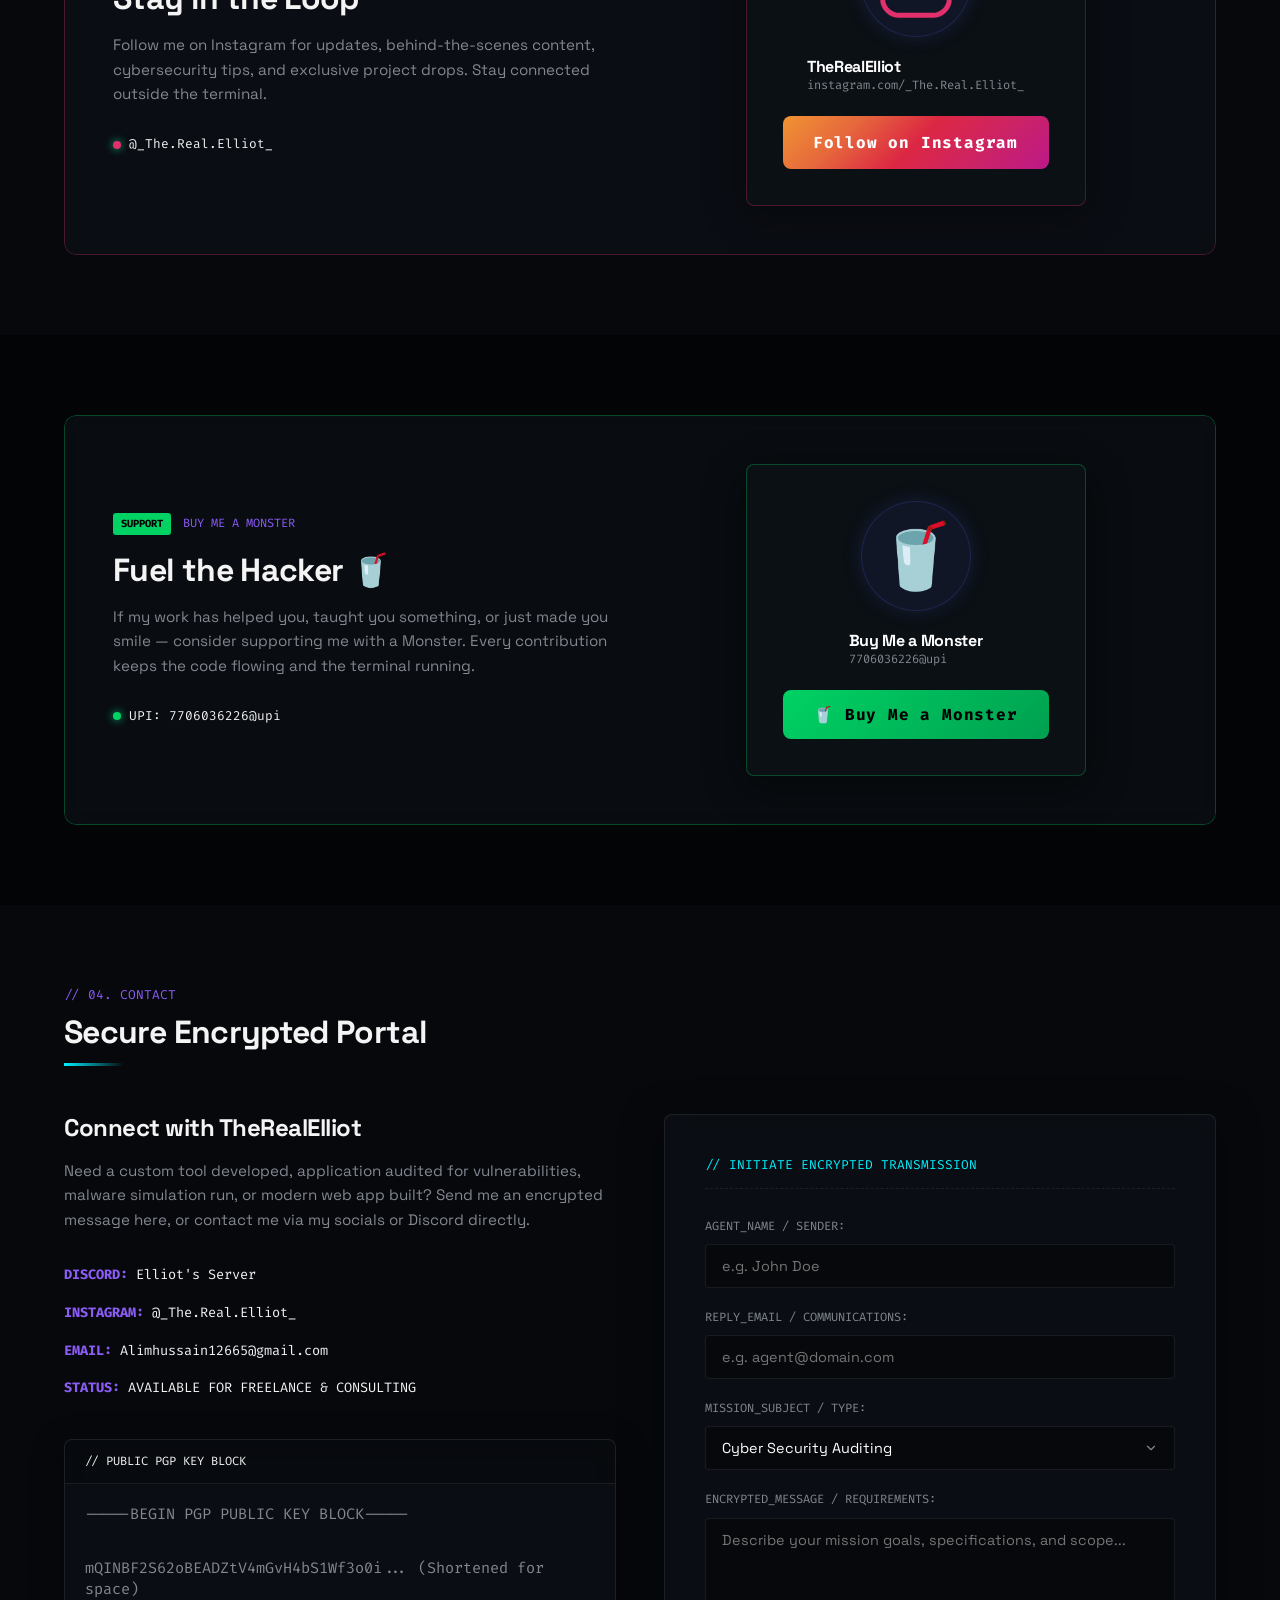
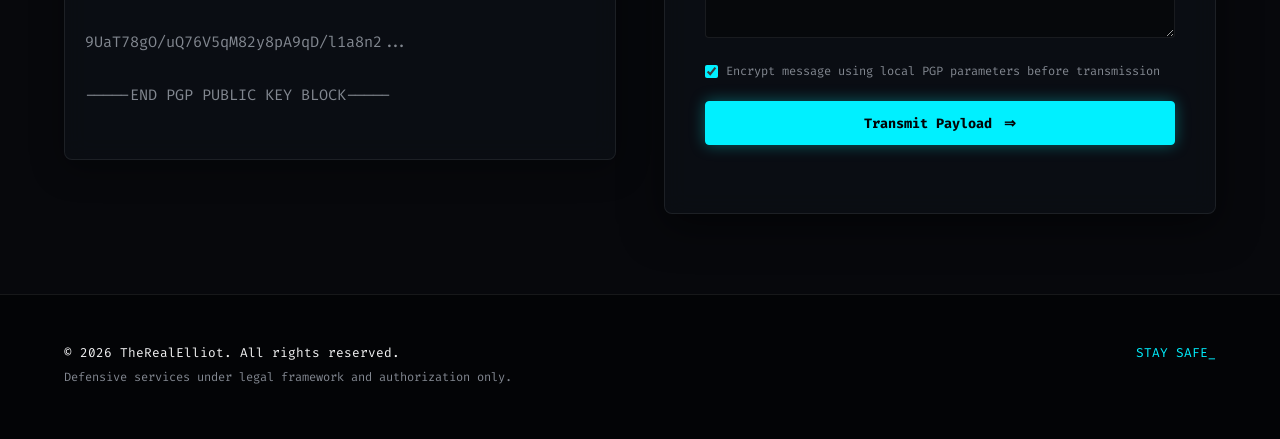
